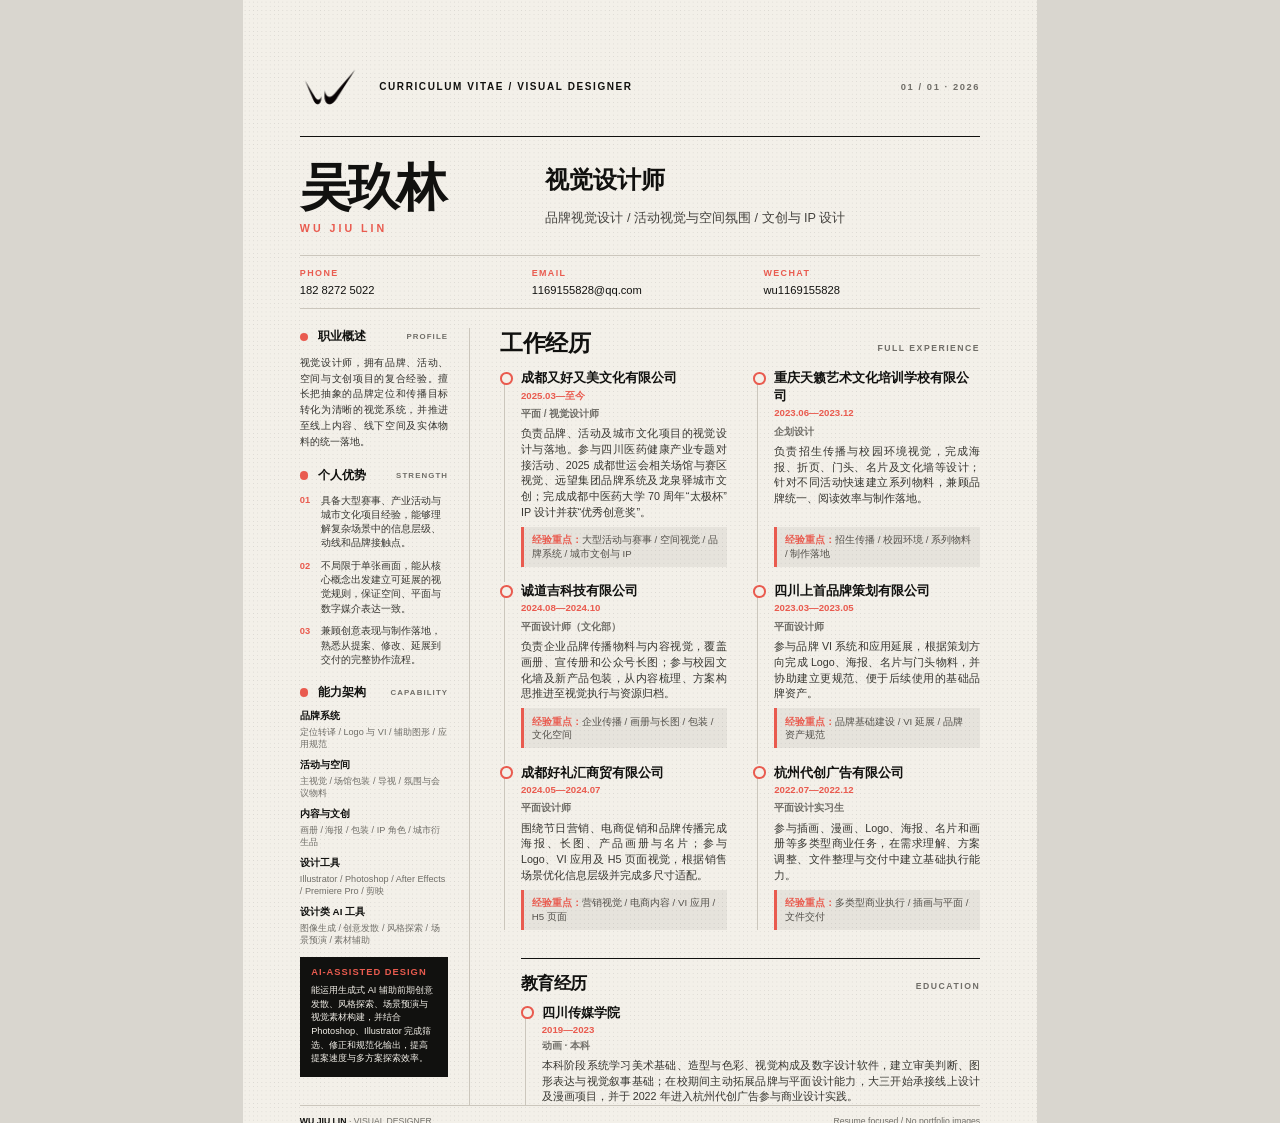
==== resume/wu-jiulin-resume-pdf.html @ 768485fd "Portfolio site release - MONOLOG dark theme homepage" ====
<!doctype html>
<html lang="zh-CN">
<head>
  <meta charset="utf-8">
  <title>吴玖林｜视觉设计师简历</title>
  <style>
    @page { size: A4; margin: 0; }
    * { box-sizing: border-box; }
    :root {
      --paper: #f3f0e9;
      --ink: #11110f;
      --muted: #706e68;
      --line: #cbc6bc;
      --accent: #e95b4f;
    }
    html, body { margin: 0; background: #d9d6cf; }
    body {
      font-family: "PingFang SC", "Hiragino Sans GB", "Noto Sans CJK SC",
        "Microsoft YaHei", Arial, sans-serif;
      color: var(--ink);
      -webkit-print-color-adjust: exact;
      print-color-adjust: exact;
    }
    .page {
      width: 210mm;
      height: 297mm;
      margin: 0 auto;
      position: relative;
      overflow: hidden;
      background-color: var(--paper);
      background-image: radial-gradient(rgba(17,17,15,.11) .45px, transparent .55px);
      background-size: 4.2px 4.2px;
      page-break-after: always;
    }
    .page:last-child { page-break-after: auto; }
    .sheet {
      position: absolute;
      inset: 0;
      padding: 15mm 15mm 12mm;
      display: flex;
      flex-direction: column;
    }
    .topline {
      display: grid;
      grid-template-columns: 16mm 1fr auto;
      gap: 5mm;
      align-items: center;
      padding-bottom: 5mm;
      border-bottom: .35mm solid var(--ink);
    }
    .mark {
      width: 16mm; height: 16mm;
      display: grid; place-items: center;
      overflow: hidden;
      background: transparent url("../assets/personal-logo/logo-black-transparent.png") center / contain no-repeat;
      color: transparent;
      font-size: 0;
    }
    .eyebrow, .page-no, .micro, .company-en {
      font-family: Arial, sans-serif;
      text-transform: uppercase;
      letter-spacing: 1.6px;
      font-weight: 700;
    }
    .eyebrow { font-size: 7.5pt; }
    .page-no { font-size: 7pt; color: var(--muted); }
    .hero {
      display: grid;
      grid-template-columns: 55mm 1fr;
      gap: 10mm;
      padding: 10mm 0 8mm;
      border-bottom: .25mm solid var(--line);
    }
    .name {
      margin: 0;
      font-size: 42pt;
      line-height: .94;
      letter-spacing: -3px;
      font-weight: 800;
    }
    .roman {
      margin-top: 3.2mm;
      color: var(--accent);
      font: 800 8pt/1 Arial, sans-serif;
      letter-spacing: 3px;
    }
    .role {
      margin: .6mm 0 3.6mm;
      font-size: 18pt;
      line-height: 1.2;
      font-weight: 700;
    }
    .direction {
      max-width: 92mm;
      font-size: 9.5pt;
      line-height: 1.7;
      color: #44423e;
    }
    .contact-strip {
      display: grid;
      grid-template-columns: repeat(3, 1fr);
      gap: 4mm;
      padding: 4.5mm 0 4mm;
      border-bottom: .25mm solid var(--line);
    }
    .contact-item .label {
      color: var(--accent);
      font: 800 6.7pt/1 Arial, sans-serif;
      letter-spacing: 1.4px;
      margin-bottom: 1.6mm;
    }
    .contact-item .value {
      font-size: 8.4pt;
      white-space: nowrap;
    }
    .layout {
      display: grid;
      grid-template-columns: 47mm 1fr;
      gap: 10mm;
      flex: 1;
      padding-top: 7mm;
    }
    .sidebar {
      border-right: .25mm solid var(--line);
      padding-right: 7mm;
    }
    .section { margin-bottom: 7mm; }
    .section-title {
      display: flex;
      align-items: center;
      gap: 2.6mm;
      margin: 0 0 3.4mm;
      font-size: 10pt;
      font-weight: 800;
    }
    .section-title::before {
      content: "";
      width: 2.2mm; height: 2.2mm;
      border-radius: 50%;
      background: var(--accent);
      flex: 0 0 auto;
    }
    .section-title .en {
      margin-left: auto;
      color: var(--muted);
      font: 700 5.9pt/1 Arial, sans-serif;
      letter-spacing: 1.1px;
    }
    .profile {
      margin: 0;
      font-size: 8.2pt;
      line-height: 1.72;
      color: #34332f;
      text-align: justify;
    }
    .strengths {
      list-style: none;
      padding: 0; margin: 0;
    }
    .strengths li {
      position: relative;
      margin: 0 0 3.2mm;
      padding-left: 5.6mm;
      font-size: 7.7pt;
      line-height: 1.62;
      color: #393833;
    }
    .strengths .n {
      position: absolute; left: 0; top: .2mm;
      color: var(--accent);
      font: 800 7pt/1.4 Arial, sans-serif;
    }
    .skill { margin-bottom: 3.1mm; }
    .skill b {
      display: block;
      font-size: 7.6pt;
      margin-bottom: 1mm;
    }
    .skill span {
      display: block;
      color: var(--muted);
      font-size: 7pt;
      line-height: 1.5;
    }
    .work-head {
      display: flex;
      align-items: baseline;
      justify-content: space-between;
      margin-bottom: 4mm;
    }
    .work-head h2 {
      margin: 0;
      font-size: 17pt;
      letter-spacing: -.5px;
    }
    .work-head .en {
      color: var(--muted);
      font: 700 6.5pt/1 Arial, sans-serif;
      letter-spacing: 1.5px;
    }
    .job {
      position: relative;
      padding-left: 7mm;
      margin-bottom: 6.3mm;
    }
    .job::before {
      content: "";
      position: absolute;
      left: 1.2mm; top: 1mm; bottom: -6.3mm;
      width: .25mm; background: var(--line);
    }
    .job:last-child::before { bottom: 0; }
    .job::after {
      content: "";
      position: absolute; left: 0; top: 1.1mm;
      width: 2.7mm; height: 2.7mm;
      border: .55mm solid var(--accent);
      border-radius: 50%;
      background: var(--paper);
    }
    .job-title {
      display: grid;
      grid-template-columns: 1fr auto;
      gap: 5mm;
      align-items: baseline;
      margin-bottom: 1.2mm;
    }
    .job-title h3 {
      margin: 0;
      font-size: 10.3pt;
      line-height: 1.35;
    }
    .date {
      color: var(--accent);
      font: 800 7pt/1 Arial, sans-serif;
      white-space: nowrap;
    }
    .position {
      margin: 0 0 2.5mm;
      color: var(--muted);
      font-size: 7.3pt;
      font-weight: 600;
    }
    .bullets {
      margin: 0;
      padding-left: 4mm;
    }
    .bullets li {
      margin: 0 0 1.7mm;
      font-size: 7.55pt;
      line-height: 1.52;
      color: #33322f;
      text-align: justify;
    }
    .highlight {
      padding: 3.4mm 4mm;
      margin-top: 3mm;
      background: rgba(17,17,15,.055);
      border-left: 1.1mm solid var(--accent);
      font-size: 7.4pt;
      line-height: 1.55;
      color: #34332f;
    }
    .footer {
      display: flex;
      justify-content: space-between;
      align-items: center;
      padding-top: 3.5mm;
      border-top: .25mm solid var(--line);
      color: var(--muted);
      font-size: 6.5pt;
    }
    .footer b { color: var(--ink); }

    /* Page 2 */
    .page-two .sheet { padding-bottom: 11mm; }
    .page-two .heading {
      display: grid;
      grid-template-columns: 1fr auto;
      align-items: end;
      padding: 8mm 0 5mm;
      border-bottom: .25mm solid var(--line);
    }
    .page-two .heading h1 {
      margin: 0;
      font-size: 25pt;
      line-height: 1;
      letter-spacing: -1.2px;
    }
    .page-two .heading .sub {
      color: var(--muted);
      font: 700 6.5pt/1 Arial, sans-serif;
      letter-spacing: 1.6px;
    }
    .experience-grid {
      display: grid;
      grid-template-columns: 1fr 1fr;
      gap: 0 11mm;
      padding-top: 7mm;
    }
    .capability-band {
      margin-top: 1mm;
      padding-top: 5mm;
      border-top: .35mm solid var(--ink);
    }
    .capability-band .band-head {
      display: flex;
      justify-content: space-between;
      align-items: baseline;
      margin-bottom: 3.5mm;
    }
    .capability-band .band-head h2 {
      margin: 0;
      font-size: 14pt;
    }
    .capability-band .band-head span {
      color: var(--muted);
      font: 700 6.2pt/1 Arial, sans-serif;
      letter-spacing: 1.4px;
    }
    .capability-cards {
      display: grid;
      grid-template-columns: repeat(4, 1fr);
      gap: 3mm;
    }
    .capability-card {
      min-height: 34mm;
      padding: 3.2mm;
      border: .25mm solid var(--line);
      background: rgba(243,240,233,.68);
    }
    .capability-card .num {
      display: block;
      margin-bottom: 3.5mm;
      color: var(--accent);
      font: 800 7pt/1 Arial, sans-serif;
    }
    .capability-card h3 {
      margin: 0 0 2mm;
      font-size: 8.4pt;
    }
    .capability-card p {
      margin: 0;
      color: var(--muted);
      font-size: 6.8pt;
      line-height: 1.52;
    }
    .process {
      display: grid;
      grid-template-columns: repeat(4, 1fr);
      margin-top: 4mm;
      padding: 3.4mm 0;
      background: var(--ink);
      color: var(--paper);
    }
    .process div {
      padding: 0 3mm;
      border-right: .25mm solid rgba(243,240,233,.3);
    }
    .process div:last-child { border-right: 0; }
    .process b {
      display: block;
      margin-bottom: 1.3mm;
      color: var(--accent);
      font: 800 6.4pt/1 Arial, sans-serif;
      letter-spacing: 1px;
    }
    .process span {
      font-size: 7.2pt;
      font-weight: 600;
    }
    .compact-job {
      break-inside: avoid;
      border-top: .35mm solid var(--ink);
      padding-top: 3.2mm;
      margin-bottom: 6mm;
    }
    .compact-job .date { display: block; margin-bottom: 1.8mm; }
    .compact-job h3 {
      margin: 0 0 1mm;
      font-size: 9.6pt;
      line-height: 1.35;
    }
    .compact-job .position { margin-bottom: 2.2mm; }
    .compact-job .bullets li {
      font-size: 7.3pt;
      line-height: 1.52;
      margin-bottom: 1.5mm;
    }
    .bottom-grid {
      display: grid;
      grid-template-columns: 1fr 1fr;
      gap: 11mm;
      padding-top: 4mm;
      margin-top: auto;
      border-top: .35mm solid var(--ink);
    }
    .education-card h3 {
      margin: 0 0 1.2mm;
      font-size: 10.5pt;
    }
    .education-card .meta {
      color: var(--accent);
      font: 800 7pt/1 Arial, sans-serif;
      margin-bottom: 2.4mm;
    }
    .education-card p {
      margin: 0;
      font-size: 7.3pt;
      line-height: 1.55;
      color: #3d3c37;
    }
    .tools {
      display: grid;
      grid-template-columns: repeat(3, 1fr);
      gap: 2.5mm;
    }
    .tool {
      padding: 3mm 2.6mm;
      border: .25mm solid var(--line);
    }
    .tool b {
      display: block;
      font: 800 10pt/1 Arial, sans-serif;
      margin-bottom: 1.4mm;
    }
    .tool span {
      color: var(--muted);
      font-size: 6.6pt;
    }

    /* One-page resume edition */
    .page-two { display: none; }
    .hero { padding: 7mm 0 5.5mm; }
    .name { font-size: 38pt; }
    .contact-strip { padding: 3.6mm 0 3.2mm; }
    .layout {
      grid-template-columns: 45mm 1fr;
      gap: 8mm;
      padding-top: 5mm;
    }
    .sidebar { padding-right: 5.5mm; }
    .section { margin-bottom: 4.5mm; }
    .section-title { margin-bottom: 2.5mm; font-size: 9pt; }
    .profile { font-size: 7.65pt; line-height: 1.56; }
    .strengths li {
      margin-bottom: 2.3mm;
      font-size: 7.2pt;
      line-height: 1.48;
    }
    .skill { margin-bottom: 2.15mm; }
    .skill b { font-size: 7.35pt; margin-bottom: .6mm; }
    .skill span { font-size: 6.85pt; line-height: 1.4; }
    .ai-box {
      margin-top: 2.5mm;
      padding: 3mm;
      color: var(--paper);
      background: var(--ink);
    }
    .ai-box b {
      display: block;
      margin-bottom: 1.8mm;
      color: var(--accent);
      font: 800 7pt/1 Arial, sans-serif;
      letter-spacing: 1px;
    }
    .ai-box p {
      margin: 0;
      font-size: 6.9pt;
      line-height: 1.48;
    }
    .work-head { margin-bottom: 2.7mm; }
    .work-head h2 { font-size: 17pt; }
    .work-list {
      display: grid;
      grid-template-columns: 1fr 1fr;
      gap: 0 7mm;
    }
    .work-column { display: contents; }
    .work-column:first-child .job:nth-child(1) { grid-column: 1; grid-row: 1; }
    .work-column:first-child .job:nth-child(2) { grid-column: 1; grid-row: 2; }
    .work-column:first-child .job:nth-child(3) { grid-column: 1; grid-row: 3; }
    .work-column:last-child .job:nth-child(1) { grid-column: 2; grid-row: 1; }
    .work-column:last-child .job:nth-child(2) { grid-column: 2; grid-row: 2; }
    .work-column:last-child .job:nth-child(3) { grid-column: 2; grid-row: 3; }
    .work-list .job {
      display: flex;
      flex-direction: column;
    }
    .work-list .job-summary {
      margin-bottom: 1.7mm;
    }
    .work-list .job-focus {
      margin-top: auto;
    }
    .job {
      padding-left: 5.5mm;
      margin-bottom: 4.1mm;
    }
    .job::before { left: 1mm; bottom: -4.1mm; }
    .job::after {
      width: 2.3mm; height: 2.3mm;
      top: .7mm;
    }
    .job-title {
      display: block;
      margin-bottom: .7mm;
    }
    .job-title h3 {
      font-size: 9.7pt;
      line-height: 1.35;
      margin-bottom: 1mm;
    }
    .date {
      display: block;
      font-size: 7.25pt;
      margin-bottom: 1.1mm;
    }
    .position {
      font-size: 7.55pt;
      margin-bottom: 1.4mm;
    }
    .job-summary {
      margin: 0;
      color: #373631;
      font-size: 8.05pt;
      line-height: 1.46;
      text-align: justify;
    }
    .job-focus {
      margin: 1.7mm 0 0;
      padding: 1.7mm 2.1mm;
      color: #55524c;
      background: rgba(17,17,15,.055);
      border-left: .8mm solid var(--accent);
      font-size: 7.25pt;
      line-height: 1.4;
    }
    .job-focus b {
      color: var(--accent);
      font-weight: 800;
    }
    .education-mini {
      padding-top: 2.5mm;
      border-top: .25mm solid var(--line);
    }
    .education-mini b {
      display: block;
      font-size: 7.2pt;
      margin-bottom: .7mm;
    }
    .education-mini .meta {
      color: var(--accent);
      font: 800 6.2pt/1.4 Arial, sans-serif;
    }
    .education-mini p {
      margin: 1mm 0 0;
      color: var(--muted);
      font-size: 6.35pt;
      line-height: 1.42;
    }
    .education-wide {
      margin: 3.5mm 0 0 5.5mm;
      padding-top: 3mm;
      border-top: .35mm solid var(--ink);
    }
    .education-wide .work-head {
      margin-bottom: 2.4mm;
    }
    .education-wide .work-head h2 {
      font-size: 13pt;
    }
    .education-wide .job {
      width: 100%;
      margin-bottom: 0;
    }
    .education-wide .job::before {
      bottom: 0;
    }
    .footer { padding-top: 2.6mm; }
  </style>
</head>
<body>
  <section class="page">
    <div class="sheet">
      <header class="topline">
        <div class="mark">WJL</div>
        <div class="eyebrow">Curriculum Vitae / Visual Designer</div>
        <div class="page-no">01 / 01 · 2026</div>
      </header>

      <div class="hero">
        <div>
          <h1 class="name">吴玖林</h1>
          <div class="roman">WU JIU LIN</div>
        </div>
        <div>
          <div class="role">视觉设计师</div>
          <div class="direction">
            品牌视觉设计 / 活动视觉与空间氛围 / 文创与 IP 设计
          </div>
        </div>
      </div>

      <div class="contact-strip">
        <div class="contact-item"><div class="label">PHONE</div><div class="value">182 8272 5022</div></div>
        <div class="contact-item"><div class="label">EMAIL</div><div class="value">1169155828@qq.com</div></div>
        <div class="contact-item"><div class="label">WECHAT</div><div class="value">wu1169155828</div></div>
      </div>

      <main class="layout">
        <aside class="sidebar">
          <section class="section">
            <h2 class="section-title">职业概述 <span class="en">PROFILE</span></h2>
            <p class="profile">
              视觉设计师，拥有品牌、活动、空间与文创项目的复合经验。擅长把抽象的品牌定位和传播目标转化为清晰的视觉系统，并推进至线上内容、线下空间及实体物料的统一落地。
            </p>
          </section>

          <section class="section">
            <h2 class="section-title">个人优势 <span class="en">STRENGTH</span></h2>
            <ol class="strengths">
              <li><span class="n">01</span>具备大型赛事、产业活动与城市文化项目经验，能够理解复杂场景中的信息层级、动线和品牌接触点。</li>
              <li><span class="n">02</span>不局限于单张画面，能从核心概念出发建立可延展的视觉规则，保证空间、平面与数字媒介表达一致。</li>
              <li><span class="n">03</span>兼顾创意表现与制作落地，熟悉从提案、修改、延展到交付的完整协作流程。</li>
            </ol>
          </section>

          <section class="section">
            <h2 class="section-title">能力架构 <span class="en">CAPABILITY</span></h2>
            <div class="skill"><b>品牌系统</b><span>定位转译 / Logo 与 VI / 辅助图形 / 应用规范</span></div>
            <div class="skill"><b>活动与空间</b><span>主视觉 / 场馆包装 / 导视 / 氛围与会议物料</span></div>
            <div class="skill"><b>内容与文创</b><span>画册 / 海报 / 包装 / IP 角色 / 城市衍生品</span></div>
            <div class="skill"><b>设计工具</b><span>Illustrator / Photoshop / After Effects / Premiere Pro / 剪映</span></div>
            <div class="skill"><b>设计类 AI 工具</b><span>图像生成 / 创意发散 / 风格探索 / 场景预演 / 素材辅助</span></div>
            <div class="ai-box">
              <b>AI-ASSISTED DESIGN</b>
              <p>能运用生成式 AI 辅助前期创意发散、风格探索、场景预演与视觉素材构建，并结合 Photoshop、Illustrator 完成筛选、修正和规范化输出，提高提案速度与多方案探索效率。</p>
            </div>
          </section>

        </aside>

        <section>
          <div class="work-head">
            <h2>工作经历</h2>
            <div class="en">FULL EXPERIENCE</div>
          </div>

          <div class="work-list">
            <div class="work-column">
              <article class="job">
                <div class="job-title"><h3>成都又好又美文化有限公司</h3><div class="date">2025.03—至今</div></div>
                <p class="position">平面 / 视觉设计师</p>
                <p class="job-summary">负责品牌、活动及城市文化项目的视觉设计与落地。参与四川医药健康产业专题对接活动、2025 成都世运会相关场馆与赛区视觉、远望集团品牌系统及龙泉驿城市文创；完成成都中医药大学 70 周年“太极杯”IP 设计并获“优秀创意奖”。</p>
                <p class="job-focus"><b>经验重点：</b>大型活动与赛事 / 空间视觉 / 品牌系统 / 城市文创与 IP</p>
              </article>

              <article class="job">
                <div class="job-title"><h3>诚道吉科技有限公司</h3><div class="date">2024.08—2024.10</div></div>
                <p class="position">平面设计师（文化部）</p>
                <p class="job-summary">负责企业品牌传播物料与内容视觉，覆盖画册、宣传册和公众号长图；参与校园文化墙及新产品包装，从内容梳理、方案构思推进至视觉执行与资源归档。</p>
                <p class="job-focus"><b>经验重点：</b>企业传播 / 画册与长图 / 包装 / 文化空间</p>
              </article>

              <article class="job">
                <div class="job-title"><h3>成都好礼汇商贸有限公司</h3><div class="date">2024.05—2024.07</div></div>
                <p class="position">平面设计师</p>
                <p class="job-summary">围绕节日营销、电商促销和品牌传播完成海报、长图、产品画册与名片；参与 Logo、VI 应用及 H5 页面视觉，根据销售场景优化信息层级并完成多尺寸适配。</p>
                <p class="job-focus"><b>经验重点：</b>营销视觉 / 电商内容 / VI 应用 / H5 页面</p>
              </article>
            </div>

            <div class="work-column">
              <article class="job">
                <div class="job-title"><h3>重庆天籁艺术文化培训学校有限公司</h3><div class="date">2023.06—2023.12</div></div>
                <p class="position">企划设计</p>
                <p class="job-summary">负责招生传播与校园环境视觉，完成海报、折页、门头、名片及文化墙等设计；针对不同活动快速建立系列物料，兼顾品牌统一、阅读效率与制作落地。</p>
                <p class="job-focus"><b>经验重点：</b>招生传播 / 校园环境 / 系列物料 / 制作落地</p>
              </article>

              <article class="job">
                <div class="job-title"><h3>四川上首品牌策划有限公司</h3><div class="date">2023.03—2023.05</div></div>
                <p class="position">平面设计师</p>
                <p class="job-summary">参与品牌 VI 系统和应用延展，根据策划方向完成 Logo、海报、名片与门头物料，并协助建立更规范、便于后续使用的基础品牌资产。</p>
                <p class="job-focus"><b>经验重点：</b>品牌基础建设 / VI 延展 / 品牌资产规范</p>
              </article>

              <article class="job">
                <div class="job-title"><h3>杭州代创广告有限公司</h3><div class="date">2022.07—2022.12</div></div>
                <p class="position">平面设计实习生</p>
                <p class="job-summary">参与插画、漫画、Logo、海报、名片和画册等多类型商业任务，在需求理解、方案调整、文件整理与交付中建立基础执行能力。</p>
                <p class="job-focus"><b>经验重点：</b>多类型商业执行 / 插画与平面 / 文件交付</p>
              </article>
            </div>
          </div>

          <section class="education-wide">
            <div class="work-head">
              <h2>教育经历</h2>
              <div class="en">EDUCATION</div>
            </div>
            <article class="job">
              <div class="job-title"><h3>四川传媒学院</h3><div class="date">2019—2023</div></div>
              <p class="position">动画 · 本科</p>
              <p class="job-summary">本科阶段系统学习美术基础、造型与色彩、视觉构成及数字设计软件，建立审美判断、图形表达与视觉叙事基础；在校期间主动拓展品牌与平面设计能力，大三开始承接线上设计及漫画项目，并于 2022 年进入杭州代创广告参与商业设计实践。</p>
            </article>
          </section>
        </section>
      </main>

      <footer class="footer">
        <span><b>WU JIU LIN</b> · VISUAL DESIGNER</span>
        <span>Resume focused / No portfolio images</span>
      </footer>
    </div>
  </section>

  <section class="page page-two">
    <div class="sheet">
      <header class="topline">
        <div class="mark">WJL</div>
        <div class="eyebrow">Experience / Education / Capabilities</div>
        <div class="page-no">02 / 02 · 2026</div>
      </header>

      <div class="heading">
        <h1>经历与能力</h1>
        <div class="sub">CAREER HISTORY</div>
      </div>

      <main class="experience-grid">
        <div>
          <article class="compact-job">
            <span class="date">2023.06—2023.12</span>
            <h3>重庆天籁艺术文化培训学校有限公司</h3>
            <p class="position">企划设计</p>
            <ul class="bullets">
              <li>负责学校日常品牌宣传与校园环境视觉，完成招生海报、宣传折页、门头、名片及文化墙等设计。</li>
              <li>根据招生与活动场景快速完成物料延展，保持品牌形象统一并配合制作落地。</li>
            </ul>
          </article>

          <article class="compact-job">
            <span class="date">2023.03—2023.05</span>
            <h3>四川上首品牌策划有限公司</h3>
            <p class="position">平面设计师</p>
            <ul class="bullets">
              <li>参与品牌 VI 视觉系统及应用延展，完成 Logo、海报、名片和门头物料。</li>
              <li>配合品牌策划需求梳理视觉方向，推进基础品牌资产的规范化输出。</li>
            </ul>
          </article>
        </div>

        <div>
          <article class="compact-job">
            <span class="date">2022.07—2022.12</span>
            <h3>杭州代创广告有限公司</h3>
            <p class="position">平面设计实习生</p>
            <ul class="bullets">
              <li>根据客户需求完成插画、漫画、Logo、海报、名片及画册等设计任务。</li>
              <li>配合团队进行方案调整、文件整理与交付，积累多类型商业项目执行经验。</li>
            </ul>
          </article>

          <article class="compact-job">
            <span class="date">2019—2023</span>
            <h3>四川传媒学院</h3>
            <p class="position">动画 · 本科</p>
            <ul class="bullets">
              <li>毕业设计 / 论文：《多格漫画〈夜不收〉中的角色设计》。</li>
              <li>以明朝土木堡之变为历史背景，完成多格漫画的角色设定与叙事视觉设计。</li>
            </ul>
          </article>
        </div>
      </main>

      <section class="capability-band">
        <div class="band-head">
          <h2>能力结构</h2>
          <span>DESIGN CAPABILITIES</span>
        </div>
        <div class="capability-cards">
          <article class="capability-card">
            <span class="num">01</span>
            <h3>品牌系统</h3>
            <p>Logo、VI 系统、辅助图形与品牌应用规范，保持不同媒介中的视觉一致性。</p>
          </article>
          <article class="capability-card">
            <span class="num">02</span>
            <h3>活动与空间</h3>
            <p>主视觉、舞台与场馆包装、导视、氛围装置及会议物料的协同设计。</p>
          </article>
          <article class="capability-card">
            <span class="num">03</span>
            <h3>平面与内容</h3>
            <p>画册、海报、公众号长图、电商视觉与包装，兼顾信息层级和传播目标。</p>
          </article>
          <article class="capability-card">
            <span class="num">04</span>
            <h3>文创与 IP</h3>
            <p>IP 形象、角色延展、礼盒、文具及城市文化衍生品的系列化设计。</p>
          </article>
        </div>
        <div class="process">
          <div><b>01 / DEFINE</b><span>梳理定位与目标</span></div>
          <div><b>02 / SYSTEM</b><span>建立视觉语言</span></div>
          <div><b>03 / EXTEND</b><span>完成多场景延展</span></div>
          <div><b>04 / DELIVER</b><span>配合制作与落地</span></div>
        </div>
      </section>

      <section class="bottom-grid">
        <div class="education-card">
          <h2 class="section-title">专业能力 <span class="en">CAPABILITY</span></h2>
          <h3>从视觉概念到多场景落地</h3>
          <div class="meta">BRAND · EVENT · SPACE · IP</div>
          <p>
            能够围绕品牌定位与传播目标建立视觉语言，并在品牌系统、活动现场、空间导视、会议物料、画册包装、文创产品与数字内容中保持一致的表达。
          </p>
        </div>

        <div>
          <h2 class="section-title">软件能力 <span class="en">TOOLS</span></h2>
          <div class="tools">
            <div class="tool"><b>AI</b><span>熟练</span></div>
            <div class="tool"><b>PS</b><span>熟练</span></div>
            <div class="tool"><b>AE</b><span>基础</span></div>
          </div>
        </div>
      </section>

      <footer class="footer">
        <span><b>182 8272 5022</b> · 1169155828@qq.com</span>
        <span>成都 · 微信 wu1169155828</span>
      </footer>
    </div>
  </section>
</body>
</html>
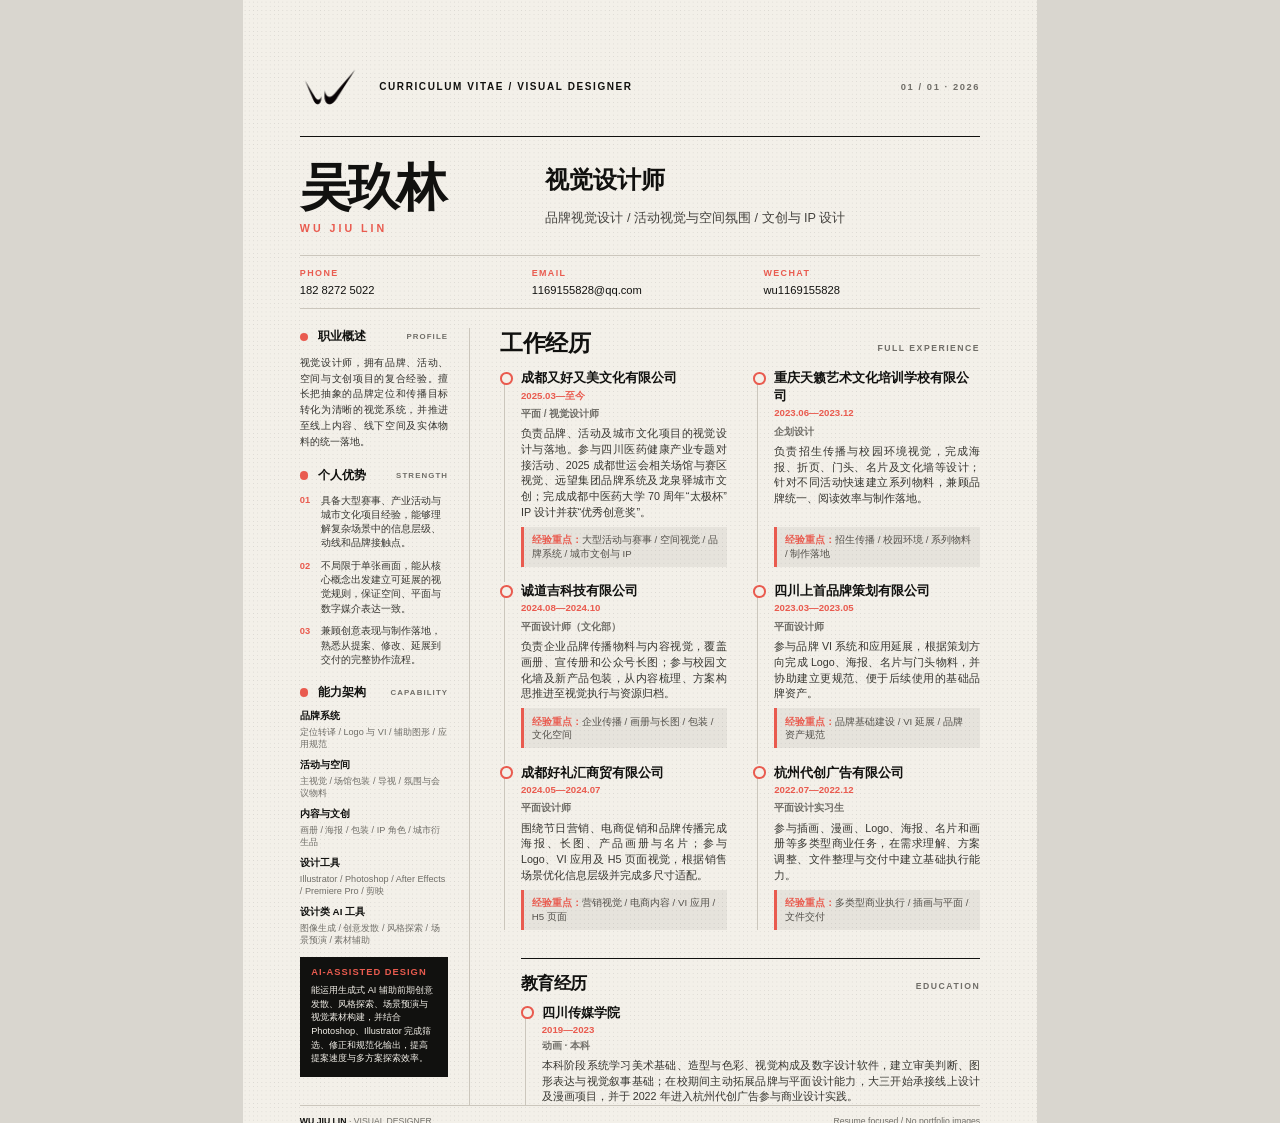
==== commit 0c49c706: "Optimize: convert all PNGs to WebP (323MB -> 70MB, -78%)" ====
--- a/resume/wu-jiulin-resume-pdf.html
+++ b/resume/wu-jiulin-resume-pdf.html
@@ -52,7 +52,7 @@
       width: 16mm; height: 16mm;
       display: grid; place-items: center;
       overflow: hidden;
-      background: transparent url("../assets/personal-logo/logo-black-transparent.png") center / contain no-repeat;
+      background: transparent url("../assets/personal-logo/logo-black-transparent.webp") center / contain no-repeat;
       color: transparent;
       font-size: 0;
     }
